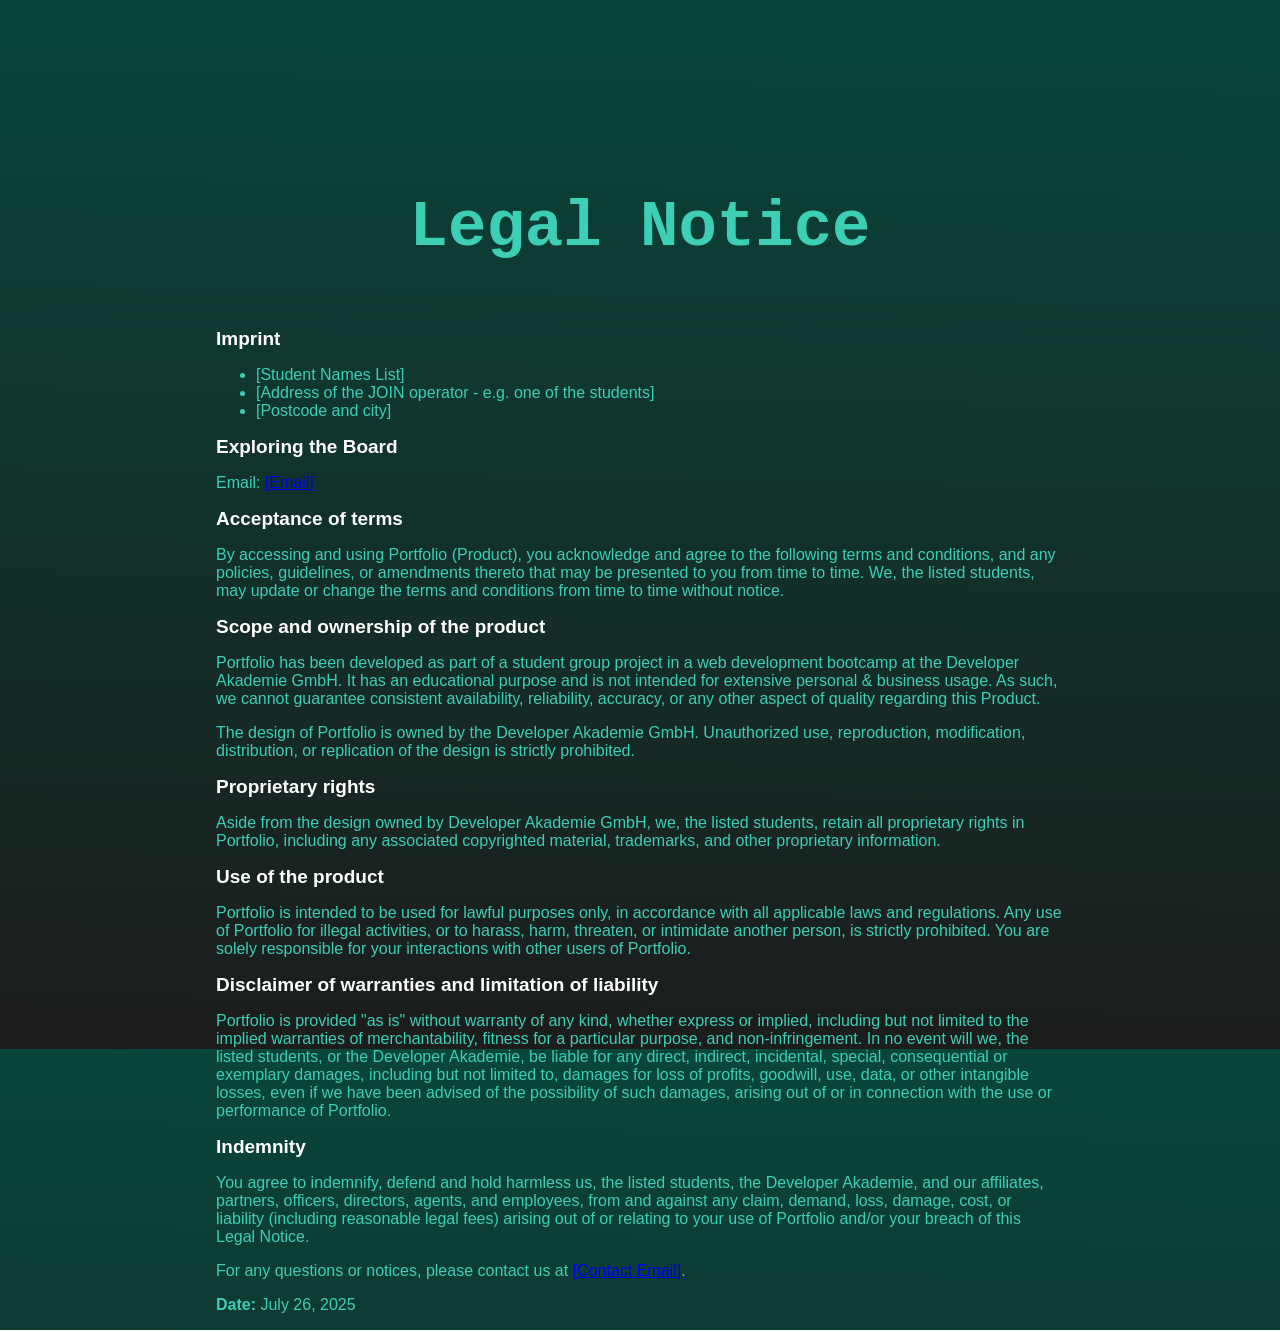
==== legal-notice.html @ 31a431f7 "first commit" ====
<!DOCTYPE html>
<html lang="en">
<head>
  <meta charset="UTF-8" />
  <meta name="viewport" content="width=device-width, initial-scale=1.0" />
      <link rel="stylesheet" href="./legal-notice.css">
  <title>Legal Notice</title>
</head>
<body>

  <main class="legal-notice">
    <h1 class="legal-notice-title">Legal Notice</h1>

    <section>
      <h2 class="titles">Imprint</h2>
      <ul>
        <li>[Student Names List]</li>
        <li>[Address of the JOIN operator - e.g. one of the students]</li>
        <li>[Postcode and city]</li>
      </ul>
    </section>

    <section>
      <h2 class="titles">Exploring the Board</h2>
      <p>Email: <a href="mailto:[Email]">[Email]</a></p>
    </section>

    <section>
      <h2 class="titles">Acceptance of terms</h2>
      <p>
        By accessing and using Portfolio (Product), you acknowledge and agree to the following terms and
        conditions, and any policies, guidelines, or amendments thereto that may be presented to you from
        time to time. We, the listed students, may update or change the terms and conditions from time to
        time without notice.
      </p>
    </section>

    <section>
      <h2 class="titles">Scope and ownership of the product</h2>
      <p>
        Portfolio has been developed as part of a student group project in a web development bootcamp at the
        Developer Akademie GmbH. It has an educational purpose and is not intended for extensive personal &
        business usage. As such, we cannot guarantee consistent availability, reliability, accuracy, or any
        other aspect of quality regarding this Product.
      </p>
      <p>
        The design of Portfolio is owned by the Developer Akademie GmbH. Unauthorized use, reproduction,
        modification, distribution, or replication of the design is strictly prohibited.
      </p>
    </section>

    <section>
      <h2 class="titles">Proprietary rights</h2>
      <p>
        Aside from the design owned by Developer Akademie GmbH, we, the listed students, retain all
        proprietary rights in Portfolio, including any associated copyrighted material, trademarks, and
        other proprietary information.
      </p>
    </section>

    <section>
      <h2 class="titles">Use of the product</h2>
      <p>
        Portfolio is intended to be used for lawful purposes only, in accordance with all applicable laws
        and regulations. Any use of Portfolio for illegal activities, or to harass, harm, threaten, or
        intimidate another person, is strictly prohibited. You are solely responsible for your interactions
        with other users of Portfolio.
      </p>
    </section>

    <section>
      <h2 class="titles">Disclaimer of warranties and limitation of liability</h2>
      <p>
        Portfolio is provided "as is" without warranty of any kind, whether express or implied, including
        but not limited to the implied warranties of merchantability, fitness for a particular purpose,
        and non-infringement. In no event will we, the listed students, or the Developer Akademie, be liable
        for any direct, indirect, incidental, special, consequential or exemplary damages, including but not
        limited to, damages for loss of profits, goodwill, use, data, or other intangible losses, even if we
        have been advised of the possibility of such damages, arising out of or in connection with the use
        or performance of Portfolio.
      </p>
    </section>

    <section>
      <h2 class="titles">Indemnity</h2>
      <p>
        You agree to indemnify, defend and hold harmless us, the listed students, the Developer Akademie,
        and our affiliates, partners, officers, directors, agents, and employees, from and against any claim,
        demand, loss, damage, cost, or liability (including reasonable legal fees) arising out of or relating
        to your use of Portfolio and/or your breach of this Legal Notice.
      </p>
      <p>
        For any questions or notices, please contact us at <a href="mailto:[Contact Email]">[Contact Email]</a>.
      </p>
    </section>

    <p><strong>Date:</strong> July 26, 2025</p>
  </main>

</body>
</html>
---- legal-notice.css ----
body {
    margin: 0;
    overflow-x: hidden;
    height: 100dvh;
    background: linear-gradient(1deg, #1C1C1C, #08463B);
}

.legal-notice {
    flex: 1;
    overflow-y: auto;
    scroll-snap-type: y mandatory;
    scrollbar-width: thin;
    overflow-x: hidden;
    font-family: "Karla", sans-serif;
    font-weight: 400;
    color: #3DCFB6;
    font-size: 16px;
    margin: 149px 216px;
}

.titles {
    color: white;
    font-size: 19px;
    font-weight: 700;
}

.legal-notice-title {
    text-align: center;
  font-family: "Fira Code", monospace;
  font-weight: 700;
  font-size: 64px;
  margin-bottom: 64px;
}
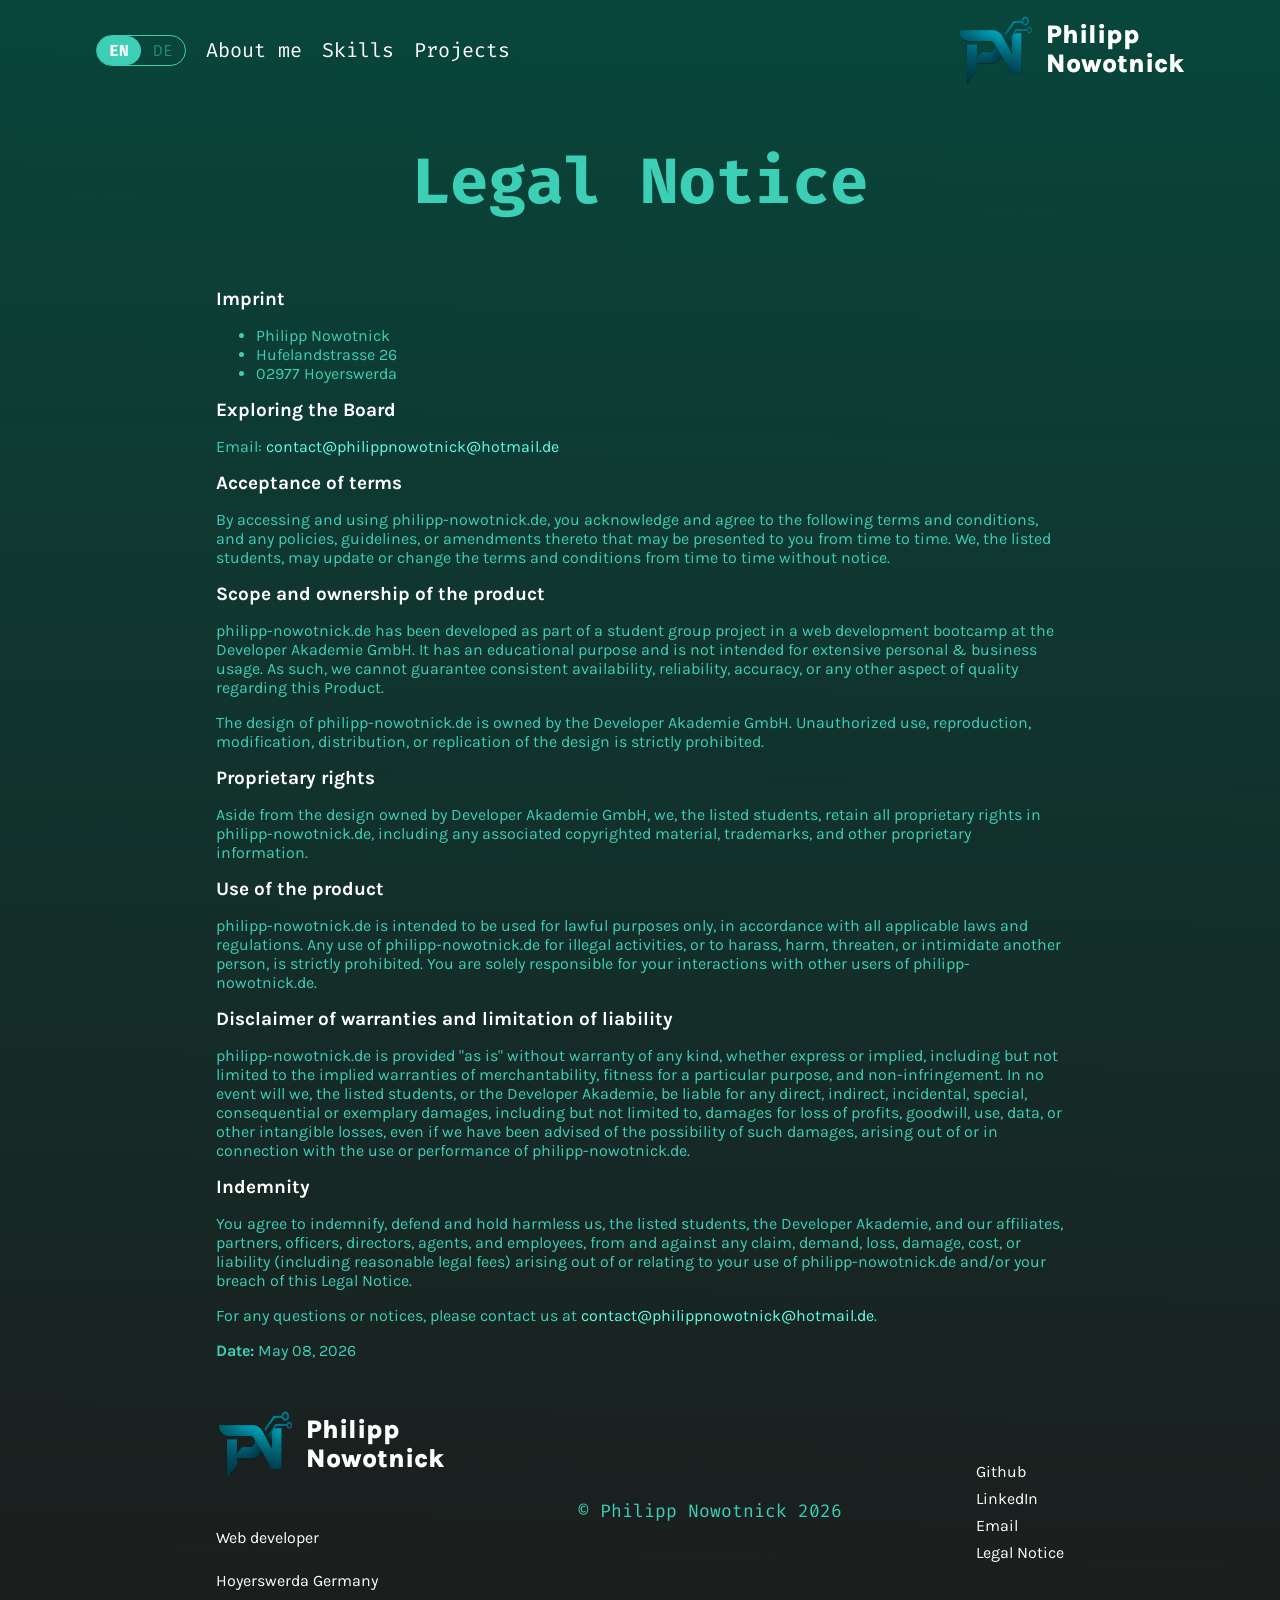
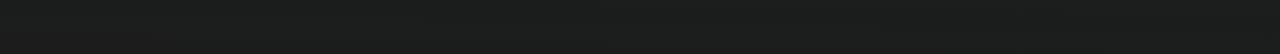
==== commit 99e5c364: "fixed responsive design, deleted DA Bubble from projects" ====
--- a/legal-notice.html
+++ b/legal-notice.html
@@ -1,34 +1,80 @@
 <!DOCTYPE html>
 <html lang="en">
+
 <head>
   <meta charset="UTF-8" />
   <meta name="viewport" content="width=device-width, initial-scale=1.0" />
-      <link rel="stylesheet" href="./legal-notice.css">
+  <link rel="icon" type="image/png" href="./img/icons/tryyyy.png">
+  <link rel="stylesheet" href="./legal-notice.css">
+  <link rel="stylesheet" href="./header.css" />
+  <link rel="stylesheet" href="./footer.css" />
+  <link rel="stylesheet" href="./responsive-above-600.css" />
+  <link rel="stylesheet" href="./responsive-below-600.css" />
+  <link rel="preconnect" href="https://fonts.googleapis.com">
+  <link rel="preconnect" href="https://fonts.gstatic.com" crossorigin>
+  <link href="https://fonts.googleapis.com/css2?family=Fira+Code:wght@300..700&display=swap" rel="stylesheet">
+  <link rel="preconnect" href="https://fonts.googleapis.com">
+  <link rel="preconnect" href="https://fonts.gstatic.com" crossorigin>
+  <link
+    href="https://fonts.googleapis.com/css2?family=Fira+Code:wght@300..700&family=Karla:ital,wght@0,200..800;1,200..800&display=swap"
+    rel="stylesheet">
   <title>Legal Notice</title>
 </head>
+
 <body>
-
+  <div class="cursor-glow"></div>
+  <header class="navbar">
+    <div class="navbar-container">
+      <div class="mobile-menu">
+        <img id="mobile-menu-icon" class="mobile-menu-icon" src="./img/icons/menu.png">
+      </div>
+
+      <div class="mobile-overlay-container">
+        <div id="mobile-overlay" class="mobile-overlay">
+        </div>
+      </div>
+
+      <div class="nav-left" id="nav-left">
+        <div class="language-switch">
+          <a id="english" href="#">EN</a>
+          <a id="german" href="#">DE</a>
+        </div>
+
+        <nav class="nav-links">
+          <a class="nav-text" href="./index.html#about">About me</a>
+          <a class="nav-text" href="./index.html#technologies">Skills</a>
+          <a class="nav-text" href="./index.html#portfolio">Projects</a>
+        </nav>
+      </div>
+      <a href="./index.html" class="logo">
+        <img class="logo-img" src="./img/icons/tryyyy.png">
+        <span class="name">Philipp<br> Nowotnick</span>
+      </a>
+    </div>
+
+
+  </header>
   <main class="legal-notice">
     <h1 class="legal-notice-title">Legal Notice</h1>
 
     <section>
       <h2 class="titles">Imprint</h2>
       <ul>
-        <li>[Student Names List]</li>
-        <li>[Address of the JOIN operator - e.g. one of the students]</li>
-        <li>[Postcode and city]</li>
+        <li>Philipp Nowotnick</li>
+        <li>Hufelandstrasse 26</li>
+        <li>02977 Hoyerswerda</li>
       </ul>
     </section>
 
     <section>
       <h2 class="titles">Exploring the Board</h2>
-      <p>Email: <a href="mailto:[Email]">[Email]</a></p>
+      <p>Email: <a href="mailto:contact@philippnowotnick@hotmail.de">contact@philippnowotnick@hotmail.de</a></p>
     </section>
 
     <section>
       <h2 class="titles">Acceptance of terms</h2>
       <p>
-        By accessing and using Portfolio (Product), you acknowledge and agree to the following terms and
+        By accessing and using philipp-nowotnick.de, you acknowledge and agree to the following terms and
         conditions, and any policies, guidelines, or amendments thereto that may be presented to you from
         time to time. We, the listed students, may update or change the terms and conditions from time to
         time without notice.
@@ -38,13 +84,13 @@
     <section>
       <h2 class="titles">Scope and ownership of the product</h2>
       <p>
-        Portfolio has been developed as part of a student group project in a web development bootcamp at the
+        philipp-nowotnick.de has been developed as part of a student group project in a web development bootcamp at the
         Developer Akademie GmbH. It has an educational purpose and is not intended for extensive personal &
         business usage. As such, we cannot guarantee consistent availability, reliability, accuracy, or any
         other aspect of quality regarding this Product.
       </p>
       <p>
-        The design of Portfolio is owned by the Developer Akademie GmbH. Unauthorized use, reproduction,
+        The design of philipp-nowotnick.de is owned by the Developer Akademie GmbH. Unauthorized use, reproduction,
         modification, distribution, or replication of the design is strictly prohibited.
       </p>
     </section>
@@ -53,7 +99,7 @@
       <h2 class="titles">Proprietary rights</h2>
       <p>
         Aside from the design owned by Developer Akademie GmbH, we, the listed students, retain all
-        proprietary rights in Portfolio, including any associated copyrighted material, trademarks, and
+        proprietary rights in philipp-nowotnick.de, including any associated copyrighted material, trademarks, and
         other proprietary information.
       </p>
     </section>
@@ -61,23 +107,23 @@
     <section>
       <h2 class="titles">Use of the product</h2>
       <p>
-        Portfolio is intended to be used for lawful purposes only, in accordance with all applicable laws
-        and regulations. Any use of Portfolio for illegal activities, or to harass, harm, threaten, or
+        philipp-nowotnick.de is intended to be used for lawful purposes only, in accordance with all applicable laws
+        and regulations. Any use of philipp-nowotnick.de for illegal activities, or to harass, harm, threaten, or
         intimidate another person, is strictly prohibited. You are solely responsible for your interactions
-        with other users of Portfolio.
+        with other users of philipp-nowotnick.de.
       </p>
     </section>
 
     <section>
       <h2 class="titles">Disclaimer of warranties and limitation of liability</h2>
       <p>
-        Portfolio is provided "as is" without warranty of any kind, whether express or implied, including
+        philipp-nowotnick.de is provided "as is" without warranty of any kind, whether express or implied, including
         but not limited to the implied warranties of merchantability, fitness for a particular purpose,
         and non-infringement. In no event will we, the listed students, or the Developer Akademie, be liable
         for any direct, indirect, incidental, special, consequential or exemplary damages, including but not
         limited to, damages for loss of profits, goodwill, use, data, or other intangible losses, even if we
         have been advised of the possibility of such damages, arising out of or in connection with the use
-        or performance of Portfolio.
+        or performance of philipp-nowotnick.de.
       </p>
     </section>
 
@@ -87,15 +133,69 @@
         You agree to indemnify, defend and hold harmless us, the listed students, the Developer Akademie,
         and our affiliates, partners, officers, directors, agents, and employees, from and against any claim,
         demand, loss, damage, cost, or liability (including reasonable legal fees) arising out of or relating
-        to your use of Portfolio and/or your breach of this Legal Notice.
-      </p>
-      <p>
-        For any questions or notices, please contact us at <a href="mailto:[Contact Email]">[Contact Email]</a>.
-      </p>
-    </section>
-
-    <p><strong>Date:</strong> July 26, 2025</p>
+        to your use of philipp-nowotnick.de and/or your breach of this Legal Notice.
+      </p>
+      <p>
+        For any questions or notices, please contact us at <a
+          href="mailto:contact@philippnowotnick@hotmail.de">contact@philippnowotnick@hotmail.de</a>.
+      </p>
+    </section>
+
+    <p><strong>Date:</strong> May 08, 2026</p>
+
+    <div class="footer">
+      <div class="footer-container">
+
+        <div class="footer-left">
+          <div class="logo">
+            <img class="logo-img" src="./img/icons/tryyyy.png">
+            <span class="name">Philipp<br> Nowotnick</span>
+          </div>
+          <p>Web developer</p>
+          <p>Hoyerswerda Germany</p>
+        </div>
+
+        <div class="footer-middle">
+          <p>© Philipp Nowotnick 2026</p>
+        </div>
+
+        <div class="footer-right">
+          <div class="github-container">
+            <a class="footer-text" target="_blank" href="https://github.com/codeNow26">
+              Github
+            </a>
+          </div>
+
+          <div class="linkedIn-container">
+            <a class="footer-text" target="_blank" href="https://www.linkedin.com/in/philipp-nowotnick-674611402/">
+              LinkedIn
+            </a>
+          </div>
+          <div>
+            <a class="footer-email footer-text" href="mailto:contact@philippnowotnick@hotmail.de">Email</a>
+          </div>
+          <div>
+            <a id="legal-notice-link" class="footer-text" target="_blank" href="./legal-notice.html">Legal Notice</a>
+          </div>
+        </div>
+        
   </main>
-
+  <script src="header.js"></script>
+  <script>
+    const englishBtn = document.getElementById("english");
+    const germanBtn = document.getElementById("german");
+
+    englishBtn.classList.add("active-lang");
+
+    englishBtn.addEventListener("click", () => {
+      localStorage.setItem("lang", "en");
+    });
+
+    germanBtn.addEventListener("click", () => {
+      localStorage.setItem("lang", "de");
+      window.location.href = "./legal-notice-de.html";
+    });
+  </script>
 </body>
+
 </html>
--- a/legal-notice.css
+++ b/legal-notice.css
@@ -1,8 +1,9 @@
 body {
     margin: 0;
     overflow-x: hidden;
-    height: 100dvh;
+    min-height: 100dvh;
     background: linear-gradient(1deg, #1C1C1C, #08463B);
+    font-family: "Fira Code", monospace;
 }
 
 .legal-notice {
@@ -15,7 +16,7 @@
     font-weight: 400;
     color: #3DCFB6;
     font-size: 16px;
-    margin: 149px 216px;
+    margin: 0px 216px 40px 216px;
 }
 
 .titles {
@@ -26,8 +27,55 @@
 
 .legal-notice-title {
     text-align: center;
-  font-family: "Fira Code", monospace;
-  font-weight: 700;
-  font-size: 64px;
-  margin-bottom: 64px;
+    font-family: "Fira Code", monospace;
+    font-weight: 700;
+    font-size: 64px;
+    margin-bottom: 64px;
+    margin-top: 140px;
+}
+
+a {
+    color: #5dffe4;
+    text-decoration: none;
+}
+
+.hidden {
+    display: none;
+}
+
+.show {
+    display: flex !important;
+}
+
+.opacity-0 {
+    opacity: 0 !important;
+}
+
+.opacity-1 {
+    opacity: 1 !important;
+}
+
+.active {
+    background: #3DCFB6 !important;
+}
+
+
+.footer {
+    height: auto !important;
+    margin-top: 50px !important;
+    background: transparent !important;
+    padding: 0px 0px 0px !important;
+}
+
+@media(max-width:1250px) {
+    .legal-notice {
+        margin: 0px 60px;
+    }
+
+}
+
+@media (max-width: 600px) {
+    .legal-notice {
+        margin: 0px 12px;
+    }
 }
--- a/header.css
+++ b/header.css
@@ -0,0 +1,194 @@
+header {
+    position: absolute;
+    width: 100%;
+    z-index: 10;
+}
+
+.navbar-container {
+    display: flex;
+    justify-content: space-between;
+    align-items: center;
+    height: 100px;
+    max-width: 1440px;
+    margin: 0 auto;
+    padding: 0 96px;
+}
+
+.nav-links {
+    display: flex;
+    align-items: center;
+    max-width: 1000px;
+    gap: 20px;
+}
+
+.nav-links a {
+    text-decoration: none;
+    color: white;
+    font-family: "Fira Code", monospace;
+    font-weight: 400;
+    font-size: 20px;
+}
+
+.navbar-left {
+    display: flex;
+    gap: 20px;
+}
+
+.nav-left {
+    display: flex;
+    align-items: center;
+    gap: 20px;
+}
+
+
+.language-switch {
+    text-decoration: none;
+    color: white;
+    border: 1px solid #3DCFB6;
+    border-radius: 30px;
+    display: flex;
+    gap: 0px;
+    transition: ease-in-out 0.2s;
+}
+
+.language-switch:hover {
+    border: 1px solid white;
+}
+
+.language-switch a {
+    color: white;
+    text-decoration: none;
+    padding: 4px 4px;
+    transition: background-color 0.3s ease, color 0.3s ease;
+}
+
+#english {
+    border-radius: 100px;
+    padding: 4px 12px;
+    color: rgba(61, 207, 182, 0.5);
+}
+
+#german {
+    border-radius: 100px;
+    padding: 4px 12px;
+    color: rgba(61, 207, 182, 0.5);
+}
+
+.active-lang {
+    background-color: #3DCFB6;
+    color: white !important;
+    font-weight: 700;
+}
+
+.nav-text {
+    position: relative;
+}
+
+.nav-text:after {
+    content: "";
+    width: 6px;
+    height: 6px;
+    background-color: #3DCFB6;
+    border-radius: 30px;
+    position: absolute;
+    bottom: -15px;
+    left: 40%;
+    opacity: 0;
+    transition: all 0.1s ease-in-out;
+}
+
+.nav-text:hover::after {
+    opacity: 1;
+    position: absolute;
+    bottom: -15px;
+    left: 40%;
+}
+
+.logo {
+    display: flex;
+    align-items: center;
+    gap: 10px;
+       text-decoration: none;
+}
+
+.logo-img {
+    width: 80px;
+    height: 70px;
+}
+
+.name {
+    display: block;
+    line-height: 1.1;
+    font-size: 26px;
+    font-weight: 900;
+    color: white;
+    font-family: "Karla", sans-serif;
+}
+
+.mobile-overlay {
+    position: fixed;
+    top: 10%;
+    right: 4%;
+    width: 240px;
+    height: 260px;
+    background: linear-gradient(1deg, #1C1C1C, #08463B);
+    border: 1px solid #3DCFB6;
+    border-radius: 30px;
+}
+
+.mobile-overlay-container {
+    position: fixed;
+    inset: 0;
+    background: transparent;
+    opacity: 0;
+    visibility: hidden;
+    pointer-events: none;
+}
+
+.mobile-overlay-container.show {
+    opacity: 1;
+    visibility: visible;
+    pointer-events: auto;
+    background: rgba(0, 0, 0, 0.4);
+    backdrop-filter: blur(1px);
+}
+
+.github-container {
+    position: relative;
+    top: 0px;
+    right: 0px;
+}
+
+.github-hover-icon {
+    position: absolute;
+    top: 0;
+    left: 0;
+    opacity: 0;
+    transition: opacity 0.25s ease-in-out;
+}
+
+.github-hover-icon:hover {
+    opacity: 1;
+}
+
+.linkedIn-container {
+    position: relative;
+    top: 0px;
+    right: 0px;
+}
+
+.linkedIn-hover-icon {
+    position: absolute;
+    top: 0;
+    left: 0;
+    opacity: 0;
+    transition: opacity 0.25s ease-in-out;
+}
+
+.linkedIn-hover-icon:hover {
+    opacity: 1;
+}
+
+.mobile-menu {
+    display: none;
+}
--- a/footer.css
+++ b/footer.css
@@ -0,0 +1,79 @@
+.footer {
+    grid-column: span 2;
+    display: flex;
+    align-items: center;
+    justify-content: center;
+    color: white;
+    font-family: "Karla", sans-serif;
+    font-weight: 400;
+    font-size: 16px;
+    line-height: 1.2;
+    margin-top: auto;
+    background: #1C1C1C; 
+       padding: 0px 40px 40px;
+}
+
+.footer-container {
+    max-width: 1440px;
+    display: flex;
+    justify-content: space-between;
+    align-items: center;
+    width: 100%;
+}
+
+.footer-left {
+    gap: 32px;
+}
+
+.footer-left .logo {
+    padding-bottom: 32px;
+}
+
+.footer-left p {
+    padding-bottom: 8px;
+}
+
+.footer-middle {
+    font-family: "Fira Code", monospace;
+    font-size: 18px;
+    color: #3DCFB6;
+}
+
+.footer-right {
+    display: flex;
+    flex-direction: column;
+    gap: 8px;
+}
+
+.footer-right a {
+    text-decoration: none;
+    color: white;
+}
+
+.footer-right a:hover {
+    color: #3DCFB6;
+}
+
+.footer-text {
+    position: relative;
+}
+
+.footer-text:before {
+    content: "";
+    width: 6px;
+    height: 6px;
+    background-color: #3DCFB6;
+    border-radius: 30px;
+    position: absolute;
+    bottom: -15px;
+    left: 0%;
+    opacity: 0;
+    transition: all 0.1s ease-in-out;
+}
+
+.footer-text:hover::before {
+    opacity: 1;
+    position: absolute;
+    bottom: 6px;
+    left: -16px;
+}
--- a/responsive-above-600.css
+++ b/responsive-above-600.css
@@ -0,0 +1,398 @@
+@media (max-width: 1250px) {
+    .hero-name {
+        font-size: 100px;
+        white-space: normal;
+    }
+
+    .mobile-break {
+        display: inline;
+    }
+
+    .textbox-title {
+        font-size: 3rem;
+    }
+
+    .textbox-text {
+        font-size: 1rem;
+    }
+
+    .about-container {
+        margin: 0px 40px 0px 40px;
+        gap: 60px;
+    }
+
+    .skillset-icons {
+        gap: 22px;
+    }
+
+    .technologies-container {
+        margin: 0px 0px 0px 40px;
+        gap: 30px;
+    }
+
+    .portfolio-container {
+        margin: 40px;
+    }
+
+    .feedback-wrapper::before,
+    .feedback-wrapper::after {
+        content: "";
+        display: none;
+    }
+
+    .contact-container {
+        margin: 40px;
+        gap: 16px;
+    }
+
+    .contact-title {
+        font-size: 44px;
+    }
+
+    .portfolio-overlay-container {
+        margin: 20px;
+    }
+}
+
+@media (max-width: 1100px) {
+
+    .navbar-container {
+        padding: 0 36px;
+    }
+
+    .hover-image-container {
+        display: none;
+    }
+
+    .splide__slide {
+        display: flex;
+        justify-content: center;
+        height: 274px;
+        max-width: 700px;
+        opacity: 1;
+        transform: scale(1);
+        transition: all 0.3s ease;
+        z-index: 1;
+    }
+}
+
+@media (max-width: 800px) {
+
+      .section-spacing {
+        padding: 60px 0;
+    }
+    
+    .hero-name {
+        font-size: 80px;
+        white-space: normal;
+    }
+
+    .nav-left {
+        flex-direction: column-reverse;
+        justify-content: center;
+        width: 100%;
+        height: 100%;
+    }
+
+    .nav-text:after {
+        display: none;
+    }
+
+    .nav-links {
+        flex-direction: column;
+    }
+
+    .name {
+        display: none;
+    }
+
+    .mobile-menu {
+        display: block;
+        position: absolute;
+        right: 40px;
+    }
+
+    .textbox-title {
+        font-size: 48px;
+        margin: 0px 0px 16px 0px;
+    }
+
+    .logo-img {
+        position: absolute;
+        left: 7px;
+    }
+
+    .mail_mobile {
+        position: relative;
+        top: 12px;
+        right: 14px;
+    }
+
+    .mail-icon {
+        display: block;
+        position: absolute;
+        opacity: 1;
+        transition: transform 0.2s ease-in-out, opacity 0.2s ease-in-out;
+    }
+
+    .mail-icon-hover:hover {
+        opacity: 1;
+    }
+
+    .mail-icon-hover {
+        display: block;
+        position: absolute;
+        opacity: 0;
+        transition: transform 0.2s ease-in-out, opacity 0.2s ease-in-out;
+    }
+
+    .mail_mobile::after {
+        content: "";
+        width: 6px;
+        height: 6px;
+        background-color: #3DCFB6;
+        border-radius: 30px;
+        position: absolute;
+        bottom: -18px;
+        left: 36px;
+        opacity: 0;
+        transition: all 0.2s ease-in-out;
+        right: 0px;
+    }
+
+    .mail_mobile:hover::after {
+        opacity: 1;
+    }
+
+    .hero-email {
+        display: none;
+    }
+
+    .hero-buttons-container {
+        padding: 0px 16px 0px 16px;
+    }
+
+    .hero-buttons a {
+        padding: 12px 10px;
+    }
+
+    .about-container {
+        display: flex;
+        flex-direction: column;
+        justify-content: flex-start;
+        align-items: center;
+        margin: 0px 16px 0px 16px;
+        gap: 60px;
+    }
+
+    .about-me {
+        padding-top: 80px;
+        padding-bottom: 80px;
+    }
+
+    .about-right {
+    flex: 1;
+    color: white;
+    padding-top: 0;
+}
+
+    .textbox-text-container {
+        padding: 32px 16px 32px 16px;
+    }
+
+
+    .profile-photo {
+        max-width: 400px;
+        width: 80%;
+        height: auto;
+        position: relative;
+        z-index: 2;
+    }
+
+    .profile-photo-background {
+        z-index: 0;
+        position: absolute;
+        height: 100%;
+        inset: 0;
+        transform: translate(8%, -4%);
+        width: 80%;
+    }
+
+    .profile-image-wrapper {
+        display: flex;
+        align-items: center;
+        justify-content: center;
+    }
+
+    .technologies-container {
+        flex-direction: column;
+        align-items: stretch;
+        padding: 16px;
+        gap: 40px;
+        margin: 0px;
+    }
+
+    .technologies-right {
+        flex: 1;
+        align-items: center;
+        justify-content: center;
+        width: 100%;
+        display: flex;
+    }
+
+    .skill-text,
+    .skill-span {
+        padding-top: 20px;
+        padding-left: 0px;
+        padding-bottom: 16px;
+        font-size: 18px;
+        text-align: center;
+    }
+
+    .skillset-icons {
+        display: flex;
+        flex-wrap: wrap;
+        justify-content: center;
+        gap: 72px;
+        max-width: 632px;
+        height: 100%;
+    }
+
+    .portfolio-container {
+        width: 100%;
+        height: auto;
+        margin: 32px 16px 32px 16px;
+    }
+
+    .portfolio-text {
+        padding: 20px 0px;
+        font-size: 16px;
+    }
+
+    .project-list {
+        width: 100%;
+    }
+
+    .project {
+        height: auto;
+        display: flex;
+        justify-content: space-between;
+        align-items: flex-start;
+        flex-direction: column;
+    }
+
+    .project-name {
+        padding: 16px 0px 10px 0px;
+        font-size: 24px;
+        display: flex;
+        align-items: center;
+    }
+
+    .tech span:not(:last-child)::after {
+        margin-left: 2px;
+    }
+
+    .tech {
+        padding-right: 0px;
+        padding-bottom: 16px;
+    }
+
+    .portfolio-overlay {
+        width: calc(100% - 32px);
+        max-height: 100vh;
+        padding: 80px 24px 32px;
+    }
+
+
+    .portfolio-overlay-container {
+        margin: 0px;
+        gap: 0px;
+    }
+
+    .portfolio-overlay-container h1 {
+        font-size: 76px;
+    }
+
+    .Join-screenshot {
+        width: 100%;
+    }
+
+    .contact-container {
+        display: flex;
+        flex-direction: column;
+        margin: 16px;
+        gap: 64px;
+    }
+
+    .contact-title {
+        font-size: 48px;
+        padding-top: 10px;
+        padding-bottom: 20px;
+    }
+
+    .contact-left h3 {
+        font-size: 18px;
+    }
+
+    .contact-right h3 {
+        font-size: 24px;
+        padding-top: 32px;
+        padding-bottom: 16px;
+        padding-left: 16px;
+    }
+
+    .contact-input {
+        padding-left: 16px;
+    }
+
+    .feedback-card-text {
+        padding: 60px 16px 0px 16px;
+    }
+
+    .feedback-footer {
+        gap: 20px;
+        padding: 0px 16px 0px 16px;
+    }
+
+    .feedback-line {
+        width: 30%;
+    }
+
+    .splide__slide {
+        height: auto;
+    }
+
+    .quote-icon {
+        top: -26px;
+        left: 0px;
+        width: 80px;
+    }
+
+    .feedback-title {
+        margin: 0px 16px 0px 16px;
+    }
+
+    .colleagues-content {
+        margin-bottom: 40px;
+    }
+
+    .portfolio-overlay-top {
+        align-items: unset;
+        flex-direction: column-reverse;
+        gap: 20px;
+    }
+
+    .tech-icons {
+        padding-top: 20px;
+        flex-wrap: wrap;
+    }
+
+    .Join-screenshot {
+        max-width: fit-content
+    }
+
+    .project-link-container {
+        padding-top: 22px;
+        padding-bottom: 22px;
+    }
+}
--- a/responsive-below-600.css
+++ b/responsive-below-600.css
@@ -0,0 +1,175 @@
+@media (max-width: 600px) {
+
+    .hero-buttons-container {
+        margin-bottom: 120px;
+    }
+
+    .hero-content {
+        gap: 15px;
+    }
+
+    .social-indicator-vector {
+        height: 116px;
+    }
+
+    .profile-photo-background {
+        height: 95%;
+        transform: translate(8%, -4%);
+        width: 84%;
+        left: -3%;
+        top: 12%;
+    }
+
+    .hero-name {
+        font-size: 44px;
+        white-space: normal;
+    }
+
+    .hero-content p {
+        font-size: 24px;
+        margin: 0px 20px 0px 20px;
+    }
+
+    .hero-buttons {
+        margin-top: 0px;
+        gap: 20px;
+        width: 100%;
+    }
+
+    .scroll-indicator-vector {
+        height: 68%;
+    }
+
+    .scroll-indicator-mouse {
+        top: 10%;
+    }
+
+    .scroll-indicator {
+       height: 300px;
+    }
+
+    .technologie-button {
+        padding-top: 20px;
+    }
+
+    .ticker {
+        padding: 10px 10px;
+        bottom: 60px;
+    }
+
+    .ticker-track {
+        gap: 20px;
+        font-size: 20px;
+    }
+
+    .textbox-title {
+        font-size: 38px;
+        margin: 0px 0px 16px 0px;
+    }
+
+    .textbox-header-text {
+        font-size: 18px;
+    }
+
+    .feedback-card-text {
+        padding: 24px;
+    }
+
+    .quote-icon {
+        top: -26px;
+        left: 0px;
+        width: 60px;
+    }
+
+    .portfolio-overlay-container h1 {
+        font-size: 60px;
+        line-height: 0.7;
+    }
+
+    .portfolio-overlay-container h2 {
+        font-size: 54px;
+        line-height: 1.2;
+    }
+
+    .portfolio-overlay-container h3 {
+        padding-top: 16px;
+        padding-bottom: 16px;
+    }
+
+    .portfolio-overlay {
+        overflow-y: auto;
+        padding: 78px 18px 0px;
+        scrollbar-width: none;
+        /* Firefox */
+        -ms-overflow-style: none;
+    }
+
+    .portfolio-overlay-bottom {
+        padding-bottom: 30px;
+        padding-top: 20px;
+    }
+
+    .project-link-container {
+        justify-content: center;
+        gap: 10px;
+    }
+
+    .project-link {
+        padding: 10px 14px;
+        gap: 6px;
+    }
+
+    .close-icon {
+        top: 16px;
+        right: 16px;
+    }
+
+    .hero-buttons a {
+        min-width: 130px;
+    }
+
+    .mobile-break-title {
+        display: inline;
+    }
+
+    .mindset-popup {
+        width: 203px;
+        height: 135px;
+    }
+
+    .footer {
+               padding: 0px 20px 0px;
+    }
+
+    .footer-left .logo {
+    padding-bottom: 46px;
+}
+
+    .footer-container {
+        flex-wrap: wrap;
+    }
+
+    .footer-middle {
+        width: 100%;
+        text-align: center;
+        order: 3;
+        margin-top: 40px;
+        margin-bottom: 20px;
+    }
+
+    .footer-left {
+        order: 1;
+    }
+
+    .footer-right {
+        order: 2;
+    }
+
+    .footer {
+        height: auto;
+    }
+
+    .legal-notice-title {
+        font-size: 36px;
+    }
+}
